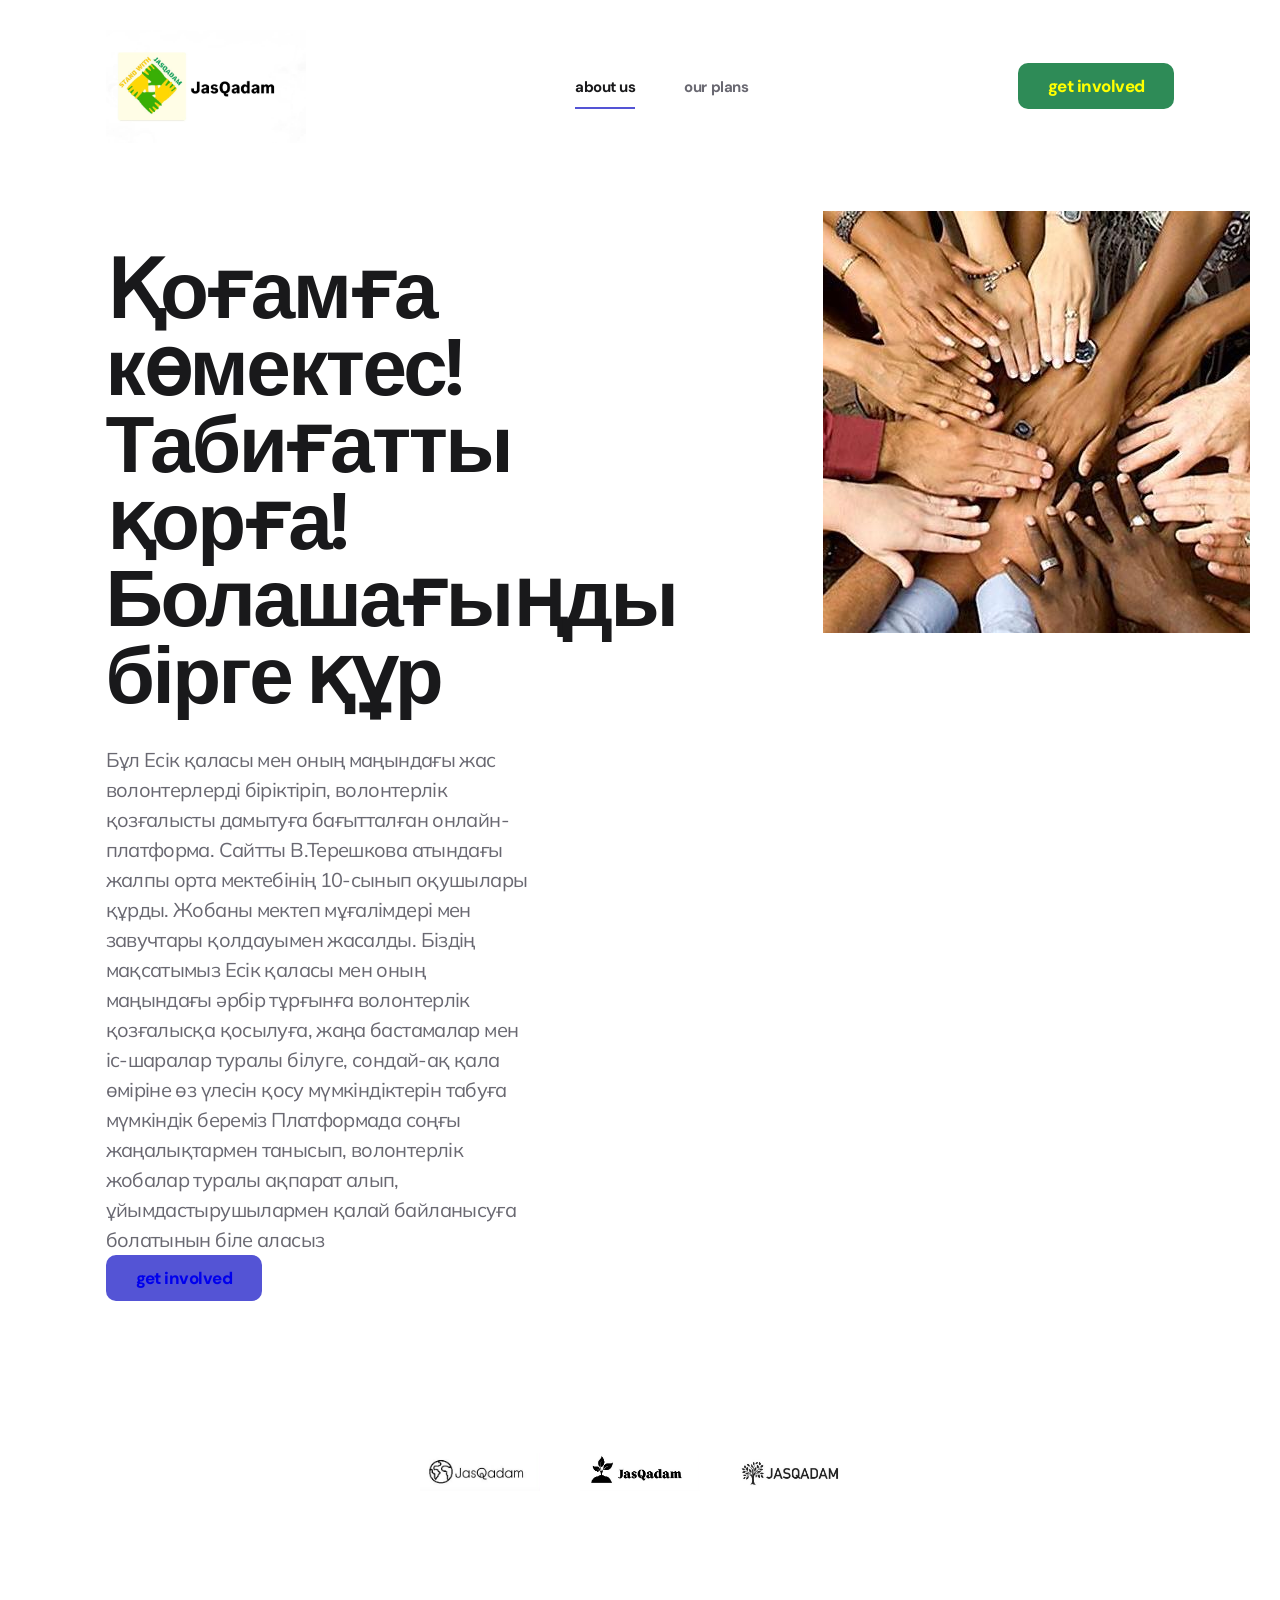
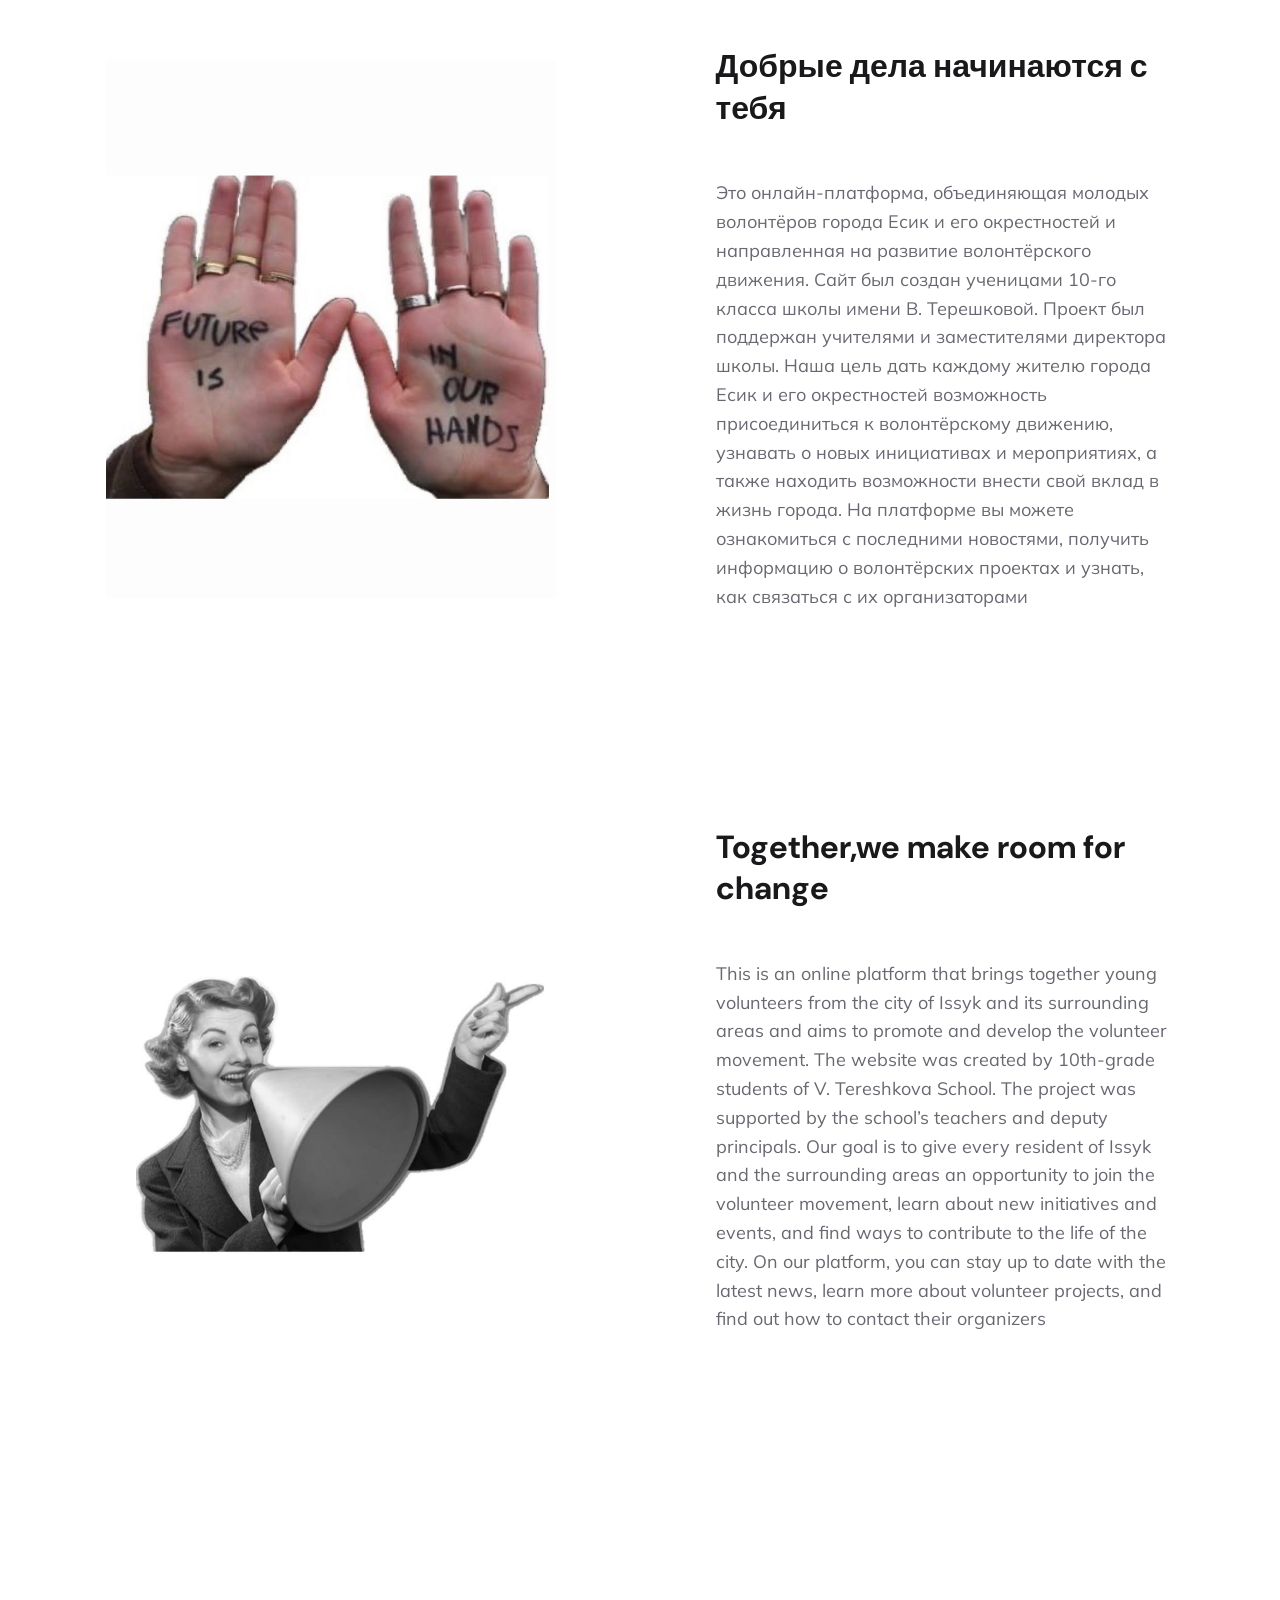
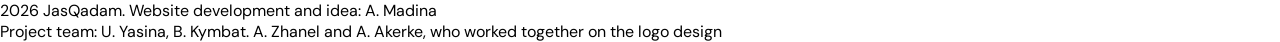
==== index.html @ 4cb3daa6 "Add files via upload" ====
<!DOCTYPE html>
<html lang="en">
<head>
    <meta charset="UTF-8">
    <meta name="viewport" content="width=device-width, initial-scale=1.0">
    <title>JasQadam</title>
    <link rel="stylesheet" href="style.css">
    <link rel="shortcut icon" href="jasqadam.jpg" type="image/x-icon">
    <link rel="preconnect" href="https://fonts.googleapis.com">
<link rel="preconnect" href="https://fonts.gstatic.com" crossorigin>
<link href="https://fonts.googleapis.com/css2?family=DM+Sans:ital,opsz,wght@0,9..40,100..1000;1,9..40,100..1000&family=Mulish:ital,wght@0,200..1000;1,200..1000&display=swap" rel="stylesheet">
</head>
<body>
    <header class="jasqadam">
        <div class="jasqadam__container">
            <nav class="jasqadam__nav">
                <img src="jas.jpg" alt="" width="200">
                <ul class="jasqadam__list">
                    <li class="jasqadam__list-item">
                        <a class="jasqadam__list-link active" href="about.html">about us</a>
                    </li>
                    <li class="jasqadam__list-item">
                        <a class="jasqadam__list-link" href="our-plans">our plans</a>
                    </li>
                </ul>
                <a class="jasqadam__button" href="https://wa.me/77086038676">get involved</a>
            </nav>
        </div>
    </header>
    <main>
        <section class="hero">
            <div class="hero__container">
                <div class="hero__content">
                    <div class="hero__text">
                         <h1 class="hero__title">
                            Қоғамға көмектес! Табиғатты қорға! Болашағыңды бірге құр
                         </h1>
                         <p class="hero__desc">
                         Бұл Есік қаласы мен оның маңындағы жас волонтерлерді біріктіріп, волонтерлік қозғалысты дамытуға бағытталған онлайн-платформа. 
Сайтты В.Терешкова атындағы жалпы орта мектебінің 10-сынып оқушылары құрды. Жобаны мектеп мұғалімдері мен завучтары қолдауымен жасалды.
Біздің мақсатымыз Есік қаласы мен оның маңындағы әрбір тұрғынға волонтерлік қозғалысқа қосылуға, жаңа бастамалар мен іс-шаралар туралы білуге, сондай-ақ қала өміріне өз үлесін қосу мүмкіндіктерін табуға мүмкіндік береміз
Платформада соңғы жаңалықтармен танысып, волонтерлік жобалар туралы ақпарат алып, ұйымдастырушылармен қалай байланысуға болатынын біле аласыз
                         </p> 
                    </div>
                    <div class="hero__button">
                     <a href="https://wa.me/77072650708">get involved</a>
                </div>
              <img class="hero__image" src="h.jpeg" alt="">
            </div>
        </section>
        <section class="companies">
        <div class="companies__container">
            <ul class="companies__list">
            <li class="companies__company">
                <img class="companies__company-logo" src="first.jpeg" alt="">
            </li>
            <li class="companies__company">
                <img class="companies__company-logo" src="second.jpeg" alt="">
            </li>
            <li class="companies__company">
                <img class="companies__company-logo" src="third.jpeg" alt="">
            </li>
            </ul>
        </div>
        </section>
        <section class="features" id="our-plans">
            <div class="features__container">
             <div class="feature">
                <img class="feature__image" src="images/feature.jpeg" alt="">
                <div class="feature__content">
                    <h3 class="feature__title">
                        Добрые дела начинаются с тебя
                    </h3>
                    <p class="feature__desc">
                    Это онлайн-платформа, объединяющая молодых волонтёров города Есик и его окрестностей и направленная на развитие волонтёрского движения.
Сайт был создан ученицами 10-го класса школы имени В. Терешковой. Проект был поддержан учителями и заместителями директора школы.
Наша цель дать каждому жителю города Есик и его окрестностей возможность присоединиться к волонтёрскому движению, узнавать о новых инициативах и мероприятиях, а также находить возможности внести свой вклад в жизнь города.
На платформе вы можете ознакомиться с последними новостями, получить информацию о волонтёрских проектах и узнать, как связаться с их организаторами
                    </p>
                </div>
             </div>
             <div class="feature">
                <img class="feature__image" src="girl.jpeg" alt="">
                <div class="feature__content">
                    <h3 class="feature__title">
                        Together,we make room for change
                    </h3>
                    <p class="feature__desc">
                    This is an online platform that brings together young volunteers from the city of Issyk and its surrounding areas and aims to promote and develop the volunteer movement.
The website was created by 10th-grade students of V. Tereshkova School. The project was supported by the school’s teachers and deputy principals.
Our goal is to give every resident of Issyk and the surrounding areas an opportunity to join the volunteer movement, learn about new initiatives and events, and find ways to contribute to the life of the city.
On our platform, you can stay up to date with the latest news, learn more about volunteer projects, and find out how to contact their organizers
                    </p>
                </div>
             </div>
            </div>
        </section>
    </main>
    <footer>
        <div class="footer__content">
        <p> 2026 JasQadam. Website development and idea: A. Madina</p>
        <p>Project team: U. Yasina, B. Kymbat. A. Zhanel and A. Akerke, who worked together on the logo design</p>
        </div>
    </footer>
</body>
</html>
---- style.css ----
:root {
    --dark: #19191b;
    --gray: #696871;
    --purple: #5454d5; 
    --green: #2e8b57; 
    --white: #ffffff;
}

* {
     margin: 0;
     padding: 0;
     box-sizing: border-box;
} 

body {
     font-family: "DM Sans", sans-serif;
}

.jasqadam {
    position: fixed;
    width: 100%;
    background: white;
    z-index: 999;
    top: 0%;
    padding-block: 30px;
}

[class*="__container"] {
    max-width: 1069px;
    margin-inline: auto;
}

.jasqadam__nav {
    display: flex;
    justify-content: space-between;
    align-items: center;
}

.jasqadam__list {
   display: flex;
    gap: 49px;
}

ul {
    list-style: none;
}

.jasqadam__list-link {
     font-weight: 700; 
     font-size: 15px;
     letter-spacing: -0.47px;
     color: var(--gray);
     transition: color 0.3s;
}

.jasqadam__list-link.active {
    color: var(--dark);
    border-bottom: 2px solid var(--purple);
    padding-bottom: 10px;
}

.jasqadam__list-link:hover {
    color: var(--dark);
}


a {
    text-decoration: none;
}

.jasqadam__button, .hero__button {
    display: inline-block;
    font-weight: 800;
    font-size: 17px;
    letter-spacing: -0.53px;
    color: yellow;
    padding: 12px 30px;
    border-radius: 10px;
    transition: 0.3s;
}

.jasqadam__button {
background: var(--green);
}

.jasqadam__button:hover, .hero__button:hover {
    opacity: 90;
}

main {
    margin-top: 141px;
}

.hero {
    padding-top: 20px;
    padding-bottom: 30px;
}

.hero__container {
position: relative;
}

.hero__content {
    max-width: 423px;
    padding-block: 92px;
}
.hero__image {
    position: absolute;
    top: 50px;
    right: -75px;
}

.hero__title {
    font-weight: 700;
    font-size: 80px;
    letter-spacing: -2.5px;
    line-height: 77px;
    color: var(--dark);
}

.hero__desc {
    font-family: "Mulish", sans-serif;
    font-size: 20px;
    letter-spacing: -.63px;
    line-height: 30px;
    color: var(--gray);
    margin-top: 30px;
}

.hero__buttons {
    margin-top: 50px;
    display: flex;
    gap: 40px;

}

.hero__button {
    background: var(--purple);
}

.companies {
    padding-block: 30px;

}

.companies__list {
    display: flex;
    justify-content: center;
    align-items: center;
    gap: 40px;
    list-style: none;
    padding: 0;
    margin: 0;
}

.companies__company-logo {
    width: 120px;
    height: auto;
    object-fit: contain;
}

.features {
    padding-block: 120px;
}

.features__container {
    display: flex;
    flex-direction: column;
    gap: 69px;
}

.feature {
    display: flex;
    align-items: center;
    justify-content: space-between;
}

.feature__content {
    display: flex;
    flex-direction: column;
    gap: 30px;
    max-width: 459px;
}

.feature__title {
    font-size: 32px;
    font-weight: 700;
    line-height: 1.3;
    margin-bottom: 20px;
    color: var(--dark);
}

.feature__desc {
    font-family: "Mulish";
    font-size: 18px;
    line-height: 1.6;
    color: var(--gray);
}

.feature__image {
    width: 450px;
    height: auto;
    object-fit: contain;
}

.feature__link:hover {
    text-decoration: underline;
}
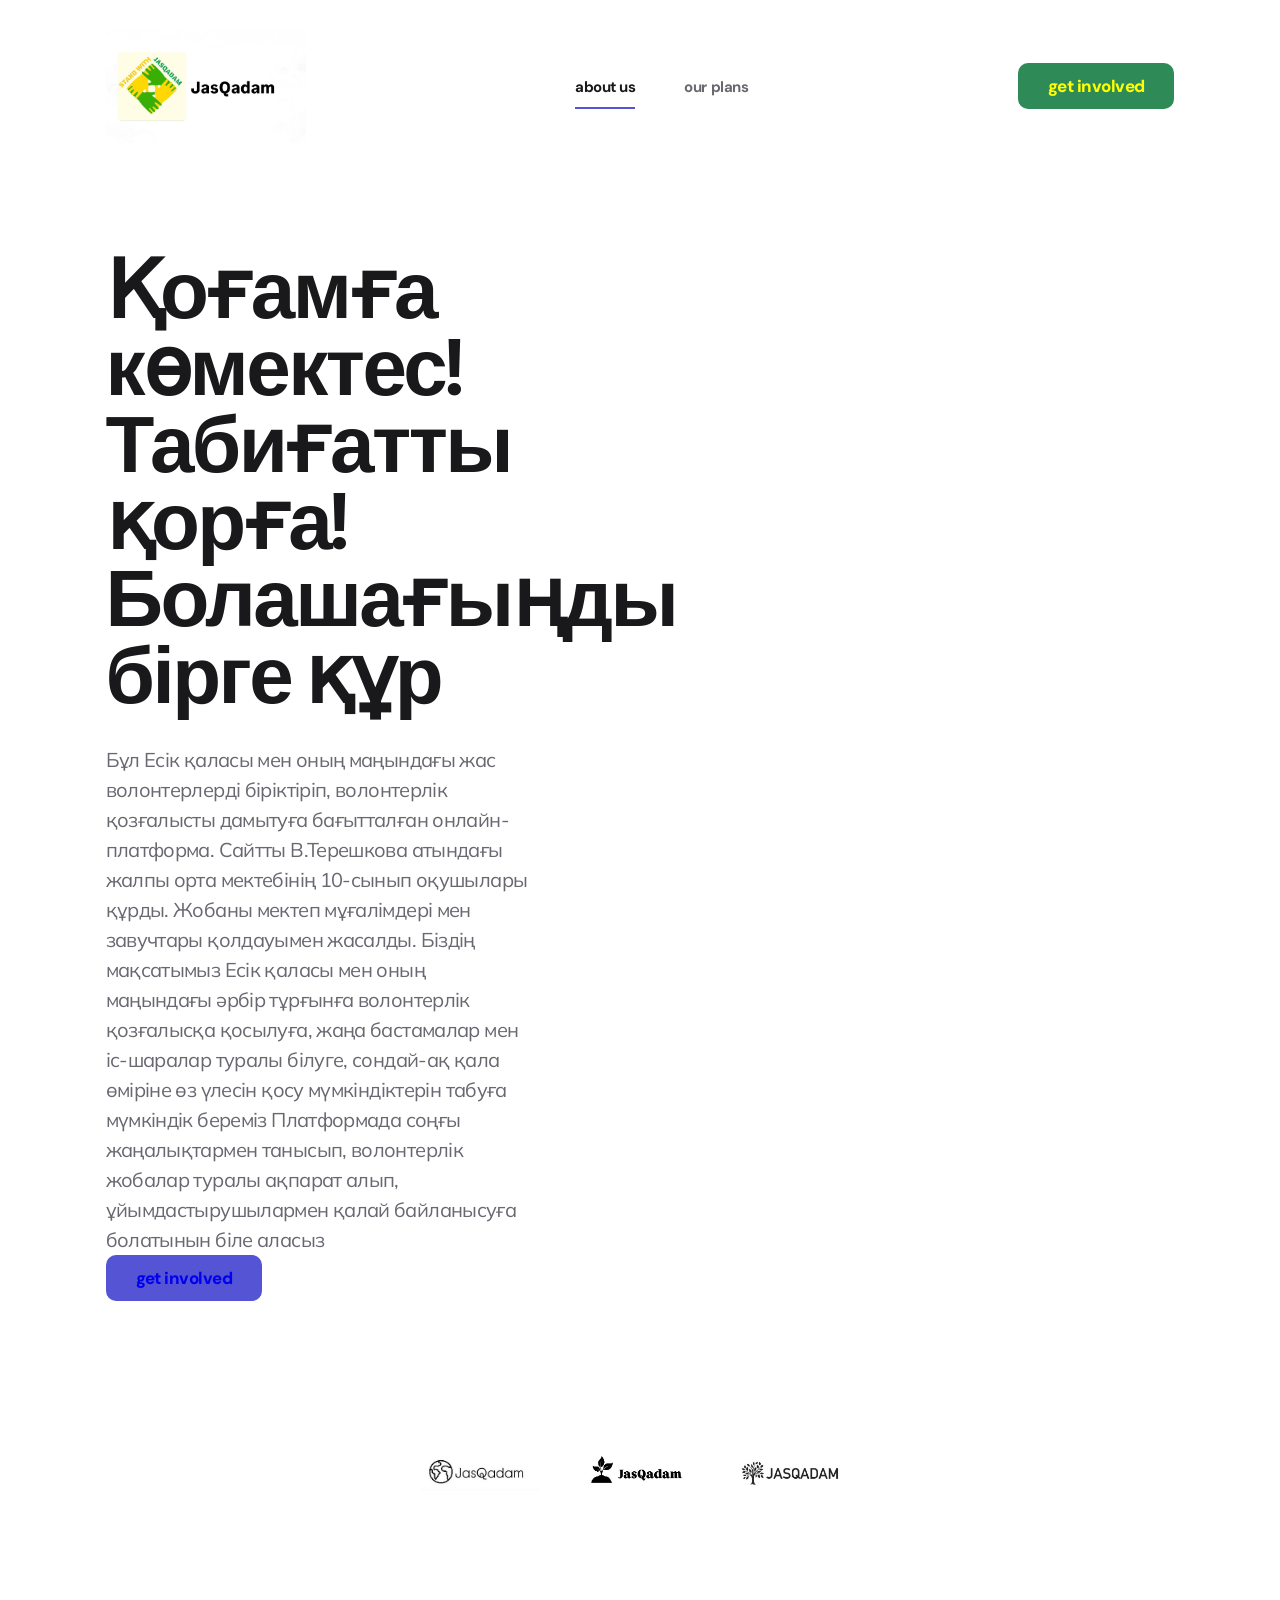
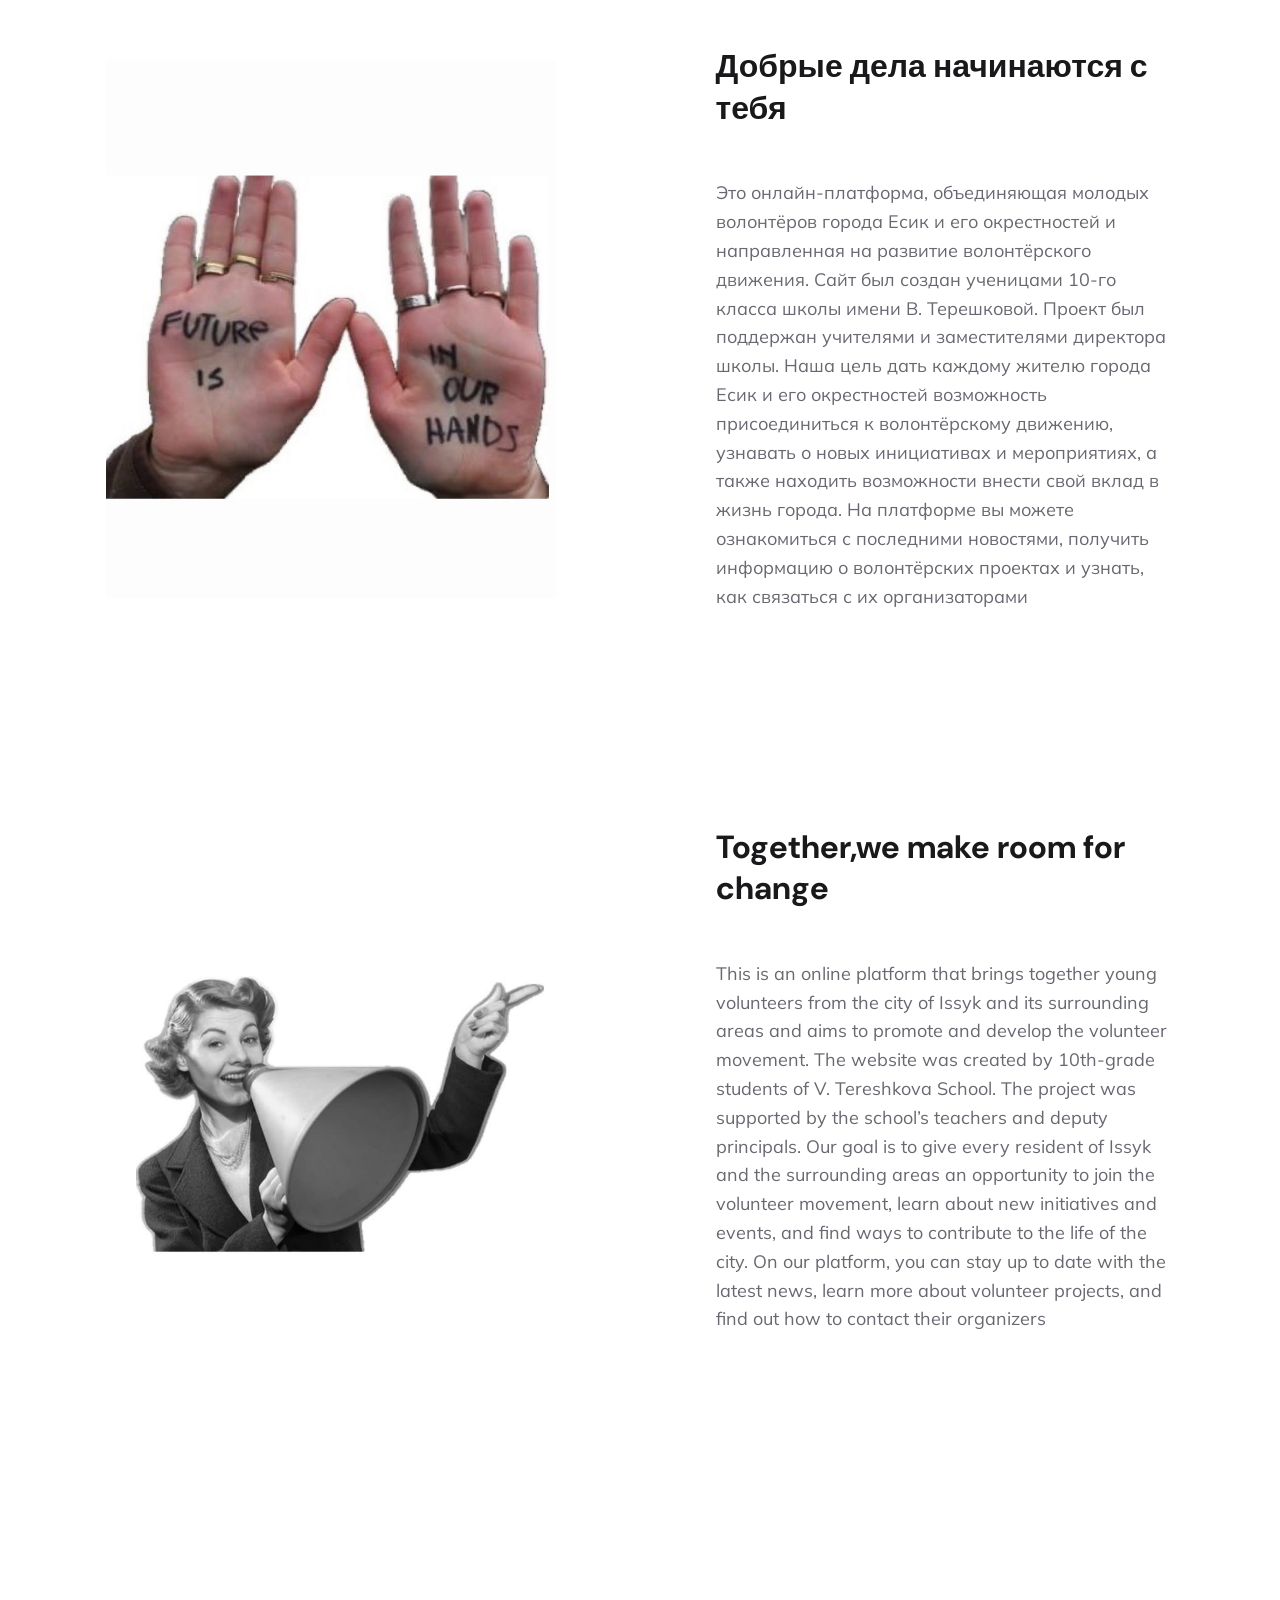
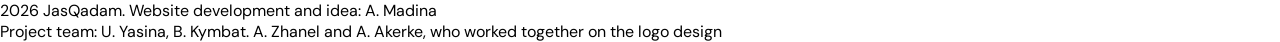
==== commit f7db562f: "Add files via upload" ====
--- a/index.html
+++ b/index.html
@@ -45,7 +45,6 @@
                     <div class="hero__button">
                      <a href="https://wa.me/77072650708">get involved</a>
                 </div>
-              <img class="hero__image" src="h.jpeg" alt="">
             </div>
         </section>
         <section class="companies">
--- a/style.css
+++ b/style.css
@@ -205,4 +205,4 @@
 
 .feature__link:hover {
     text-decoration: underline;
-}+}
